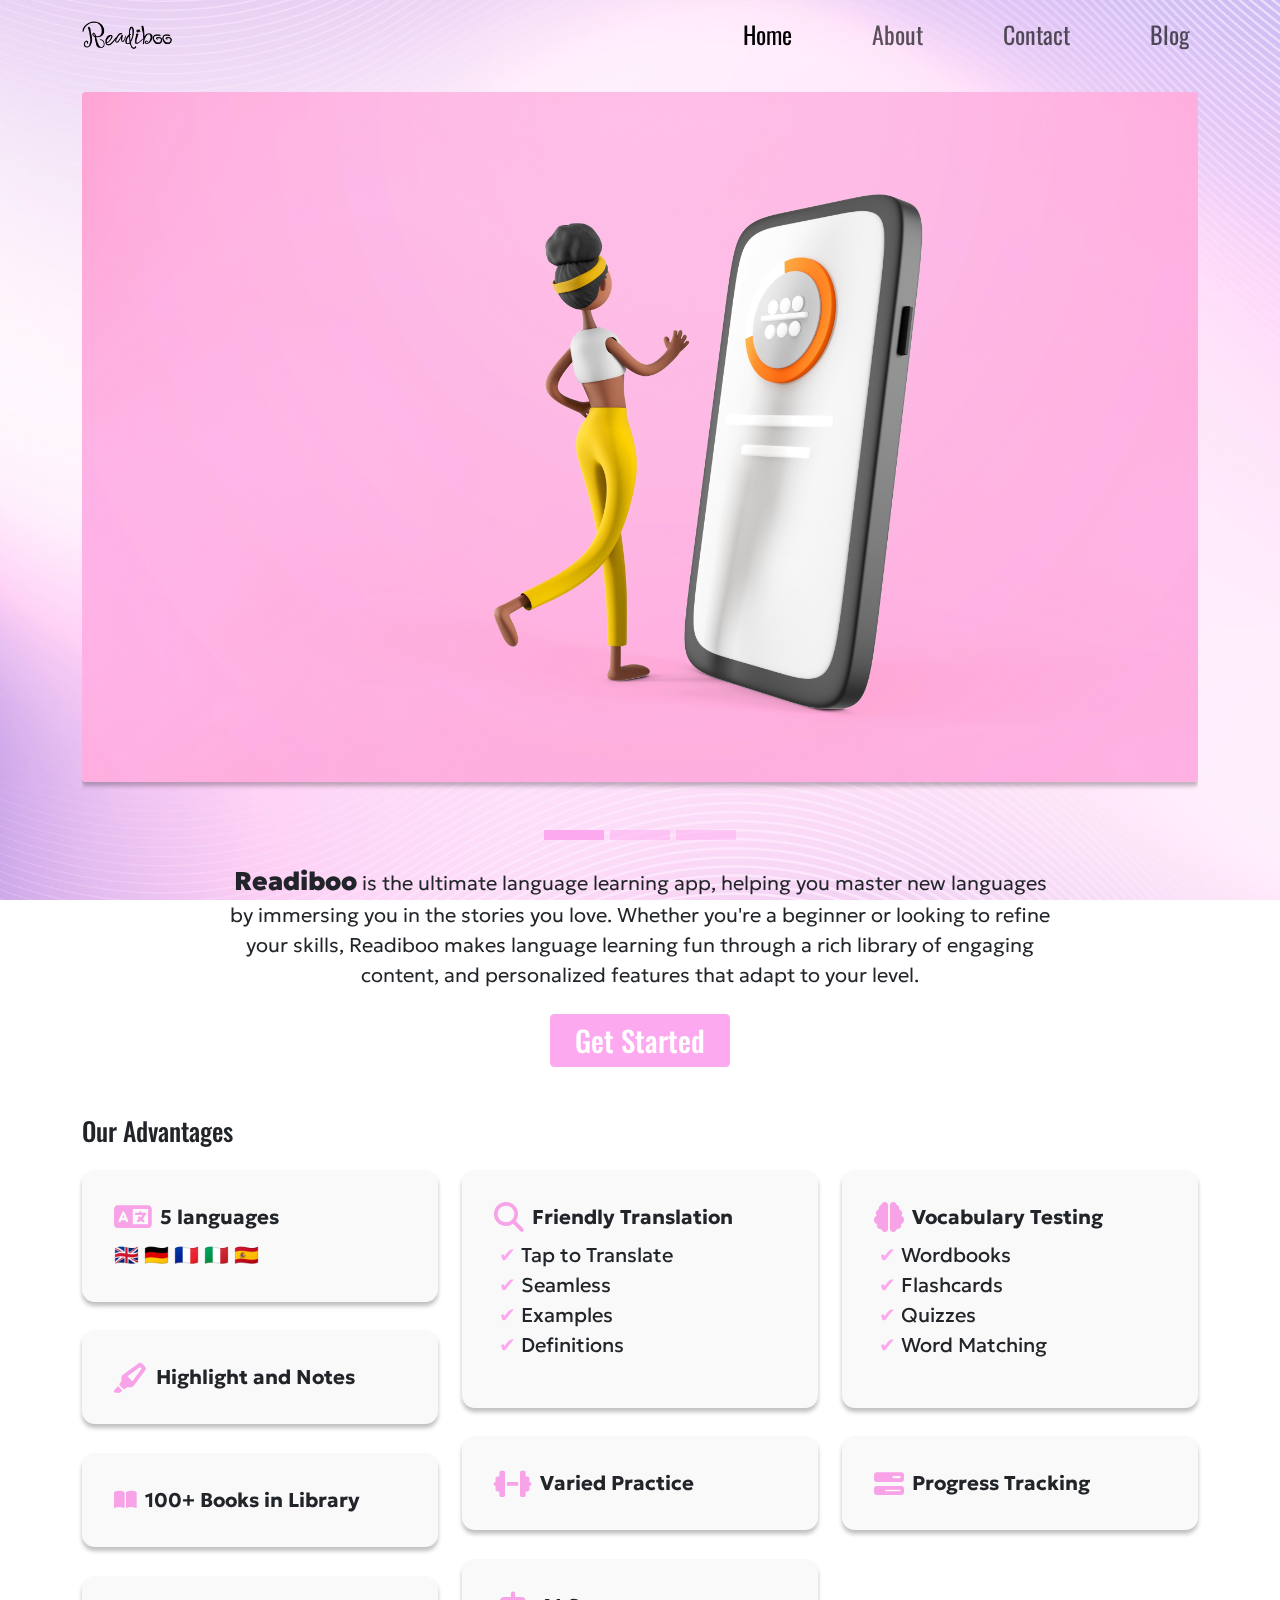
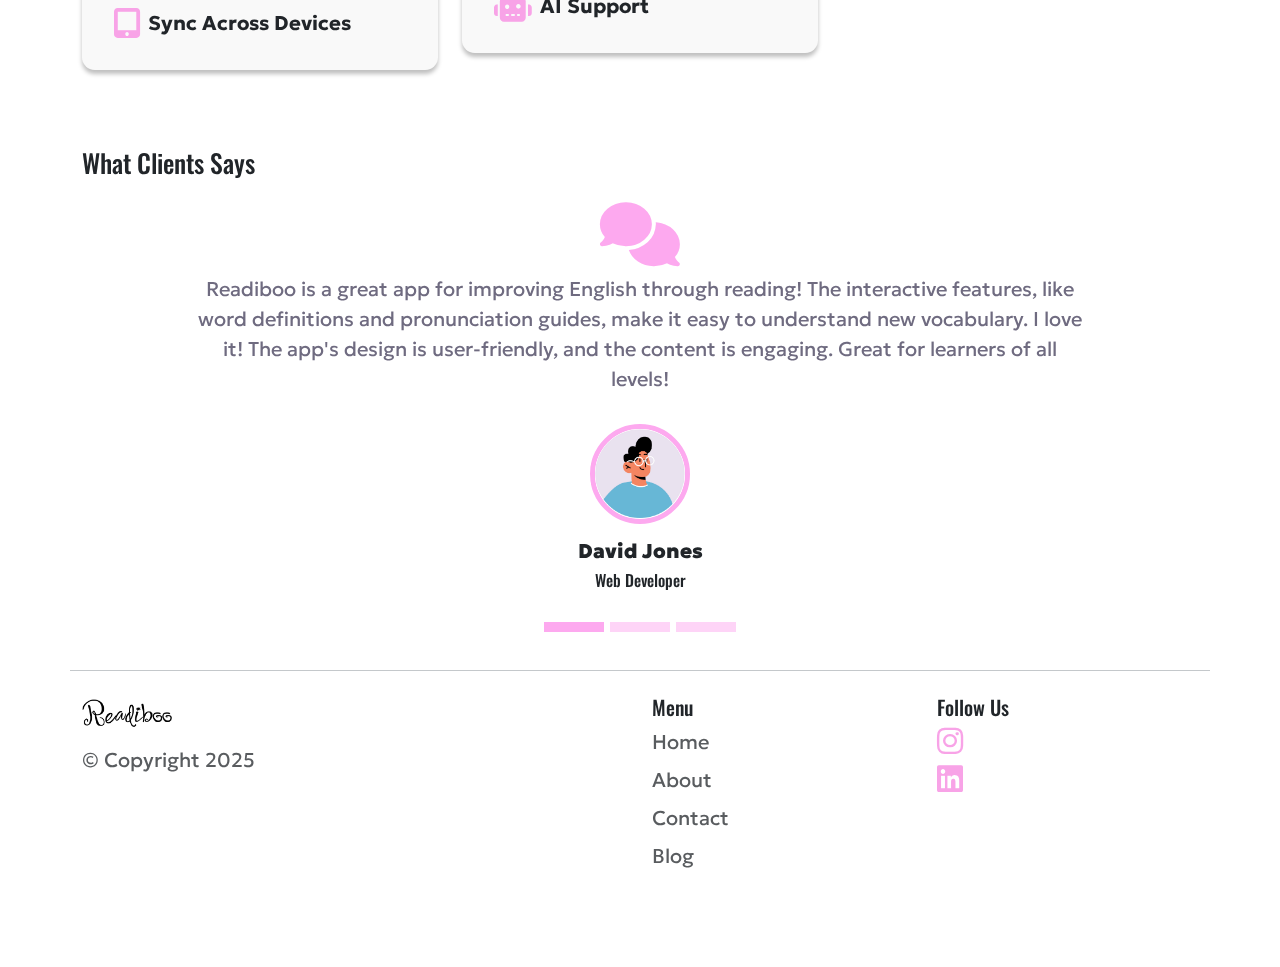
==== index.html @ 8a8095ed "Refactor image shadow classes to improve consistency; enhance text readability in about and contact " ====
<!DOCTYPE html>
<html lang="en">
  <head>
    <meta charset="UTF-8" />
    <meta name="viewport" content="width=device-width, initial-scale=1.0" />
    <!-- Bootstrap -->
    <link
      href="https://cdn.jsdelivr.net/npm/bootstrap@5.3.3/dist/css/bootstrap.min.css"
      rel="stylesheet"
      integrity="sha384-QWTKZyjpPEjISv5WaRU9OFeRpok6YctnYmDr5pNlyT2bRjXh0JMhjY6hW+ALEwIH"
      crossorigin="anonymous"
    />
    <!-- Font -->
    <link
      rel="stylesheet"
      href="https://cdnjs.cloudflare.com/ajax/libs/font-awesome/6.5.1/css/all.min.css"
    />
    <!-- Google Font -->
    <link rel="preconnect" href="https://fonts.googleapis.com" />
    <link rel="preconnect" href="https://fonts.gstatic.com" crossorigin />
    <link
      href="https://fonts.googleapis.com/css2?family=Geologica:wght@100..900&family=Oswald:wght@200..700&display=swap"
      rel="stylesheet"
    />
    <!-- CSS -->
    <link rel="stylesheet" href="./css/main.css" />
    <link
      rel="stylesheet"
      href="https://cdnjs.cloudflare.com/ajax/libs/animate.css/4.1.1/animate.min.css"
    />

    <title>Readiboo</title>
  </head>
  <body>
    <!-- header -->
    <header class="container" role="banner" aria-label="Main site navigation">
      <nav class="navbar navbar-expand-lg">
        <div class="container-fluid px-0">
          <a href="#main-content" class="skiplink">Skip to main content</a>
          <a class="navbar-brand" href="/"
            ><img id="logo" src="./images/logo.png" alt="Rediboo logo"
          /></a>

          <button
            class="navbar-toggler border-dark-subtle"
            type="button"
            data-bs-toggle="collapse"
            data-bs-target="#navbarSupportedContent"
            aria-controls="navbarSupportedContent"
            aria-expanded="false"
            aria-label="Toggle navigation"
          >
            <span class="navbar-toggler-icon"></span>
          </button>

          <div class="collapse navbar-collapse" id="navbarSupportedContent">
            <ul class="navbar-nav ms-auto mb-2 mb-lg-0 text-center">
              <li class="nav-item">
                <a class="nav-link active" href="index.html">Home</a>
              </li>
              <li class="nav-item">
                <a class="nav-link" href="about.html">About</a>
              </li>
              <li class="nav-item">
                <a class="nav-link" aria-current="page" href="contact.html"
                  >Contact</a
                >
              </li>
              <li
                class="nav-item animate__animated animate__pulse animate__infinite"
              >
                <a
                  class="nav-link"
                  href="https://shermanecho.vercel.app/"
                  target="_blank"
                  >Blog</a
                >
              </li>
            </ul>
          </div>
        </div>
      </nav>
    </header>

    <main id="main-content" role="main" aria-label="Main content">
      <!-- Banner -->
      <section class="py-4">
        <div class="container text-center">
          <div
            id="carousel-banner"
            class="carousel slide"
            data-bs-ride="carousel"
            aria-label="Feature banners"
          >
            <div class="carousel-indicators">
              <button
                type="button"
                data-bs-target="#carousel-banner"
                data-bs-slide-to="0"
                class="active"
                aria-current="true"
                aria-label="Slide 1"
              ></button>
              <button
                type="button"
                data-bs-target="#carousel-banner"
                data-bs-slide-to="1"
                aria-label="Slide 2"
              ></button>
              <button
                type="button"
                data-bs-target="#carousel-banner"
                data-bs-slide-to="2"
                aria-label="Slide 3"
              ></button>
            </div>
            <div class="carousel-inner">
              <div class="carousel-item active">
                <img
                  src="./images/banner1.jpg"
                  srcset="
                    ./images/banner1-s.jpg  600w,
                    ./images/banner1.jpg   1200w
                  "
                  sizes="(max-width: 768px) 100vw, 1200px"
                  class="rounded-1 bottom-shadow mb-4"
                  alt="Readiboo feature image"
                />
              </div>
              <div class="carousel-item">
                <img
                  src="./images/banner1.jpg"
                  srcset="
                    ./images/banner1-s.jpg  600w,
                    ./images/banner1.jpg   1200w
                  "
                  sizes="(max-width: 768px) 100vw, 1200px"
                  class="rounded-1 bottom-shadow mb-4"
                  alt="Readiboo feature image"
                />
              </div>
              <div class="carousel-item">
                <img
                  src="./images/banner1.jpg"
                  srcset="
                    ./images/banner1-s.jpg  600w,
                    ./images/banner1.jpg   1200w
                  "
                  sizes="(max-width: 768px) 100vw, 1200px"
                  class="rounded-1 bottom-shadow mb-4"
                  alt="Readiboo feature image"
                />
              </div>
            </div>
          </div>
          <div class="row justify-content-center">
            <div class="col-12 col-md-10 col-lg-9 text-center">
              <p id="app-description" class="lead mt-5 mb-3 py-md-2">
                <span>Readiboo</span> is the ultimate language learning app,
                helping you master new languages by immersing you in the stories
                you love. Whether you're a beginner or looking to refine your
                skills, Readiboo makes language learning fun through a rich
                library of engaging content, and personalized features that
                adapt to your level.
              </p>
            </div>
          </div>
          <a
            id="getStartedBtn"
            href="#"
            class="btn btn-dark px-4 py-2 rounded-1 animate__animated animate__bounce btn-hover"
            ><h1>Get Started</h1></a
          >
        </div>
      </section>

      <!-- Advantages -->
      <section class="py-4" aria-labelledby="advantages-heading" role="region">
        <div class="container">
          <h2 class="mb-4">Our Advantages</h2>
          <div class="row">
            <!-- Column 1 -->
            <div class="col-sm-6 col-md-4">
              <div class="feature-box bottom-shadow">
                <div class="d-flex align-items-center mb-2">
                  <i
                    class="fa-solid fa-language fa-xl me-2"
                    style="color: #f8a3e7"
                    aria-hidden="true"
                  ></i>
                  <strong>5 languages</strong>
                </div>
                <div>🇬🇧 🇩🇪 🇫🇷 🇮🇹 🇪🇸</div>
              </div>

              <div class="feature-box bottom-shadow">
                <div class="d-flex align-items-center">
                  <i
                    class="fa-solid fa-highlighter fa-xl me-2"
                    style="color: #f8a3e7"
                    aria-hidden="true"
                  ></i>
                  <strong>Highlight and Notes</strong>
                </div>
              </div>

              <div class="feature-box bottom-shadow">
                <div class="d-flex align-items-center">
                  <i
                    class="fa-solid fa-book-open me-2"
                    style="color: #f8a3e7"
                    aria-hidden="true"
                  ></i>
                  <strong>100+ Books in Library</strong>
                </div>
              </div>

              <div class="feature-box bottom-shadow">
                <div class="d-flex align-items-center">
                  <i
                    class="fa-solid fa-tablet-screen-button fa-xl me-2"
                    style="color: #f8a3e7"
                    aria-hidden="true"
                  ></i>
                  <strong>Sync Across Devices</strong>
                </div>
              </div>
            </div>

            <!-- Column 2 -->
            <div class="col-sm-6 col-md-4">
              <div class="feature-box bottom-shadow">
                <div class="d-flex align-items-center mb-2">
                  <i
                    class="fa-solid fa-magnifying-glass fa-xl me-2"
                    style="color: #f8a3e7"
                    aria-hidden="true"
                  ></i>
                  <strong>Friendly Translation</strong>
                </div>
                <ul class="checklist">
                  <li>Tap to Translate</li>
                  <li>Seamless</li>
                  <li>Examples</li>
                  <li>Definitions</li>
                </ul>
              </div>

              <div class="feature-box bottom-shadow">
                <div class="d-flex align-items-center">
                  <i
                    class="fa-solid fa-dumbbell fa-xl me-2"
                    style="color: #f8a3e7"
                    aria-hidden="true"
                  ></i>
                  <strong>Varied Practice</strong>
                </div>
              </div>

              <div class="feature-box bottom-shadow">
                <div class="d-flex align-items-center">
                  <i
                    class="fa-solid fa-robot fa-xl me-2"
                    style="color: #f8a3e7"
                    aria-hidden="true"
                  ></i>
                  <strong>AI Support</strong>
                </div>
              </div>
            </div>

            <!-- Column 3 -->
            <div class="col-sm-12 col-md-4">
              <div class="feature-box bottom-shadow">
                <div class="d-flex align-items-center mb-2">
                  <i
                    class="fa-solid fa-brain fa-xl me-2"
                    style="color: #f8a3e7"
                    aria-hidden="true"
                  ></i>
                  <strong>Vocabulary Testing</strong>
                </div>
                <ul class="checklist">
                  <li>Wordbooks</li>
                  <li>Flashcards</li>
                  <li>Quizzes</li>
                  <li>Word Matching</li>
                </ul>
              </div>

              <div class="feature-box bottom-shadow">
                <div class="d-flex align-items-center">
                  <i
                    class="fa-solid fa-bars-progress fa-xl me-2"
                    style="color: #f8a3e7"
                    aria-hidden="true"
                  ></i>
                  <strong>Progress Tracking</strong>
                </div>
              </div>
            </div>
          </div>
        </div>
      </section>

      <!-- Feedback -->
      <section class="py-4" aria-labelledby="feedback-heading" role="region">
        <div class="container">
          <h2 class="mb-4">What Clients Says</h2>
          <div class="row">
            <div class="col-sm-12">
              <div
                class="carousel slide"
                data-bs-ride="true"
                id="carouselFeedbackIndicators"
              >
                <div class="carousel-indicators">
                  <button
                    aria-label="Slide 1"
                    class="active"
                    data-bs-slide-to="0"
                    data-bs-target="#carouselFeedbackIndicators"
                    type="button"
                  ></button>
                  <button
                    aria-label="Slide 2"
                    data-bs-slide-to="1"
                    data-bs-target="#carouselFeedbackIndicators"
                    type="button"
                  ></button>
                  <button
                    aria-label="Slide 3"
                    data-bs-slide-to="2"
                    data-bs-target="#carouselFeedbackIndicators"
                    type="button"
                  ></button>
                </div>

                <div class="carousel-inner">
                  <div class="carousel-item active">
                    <div class="icon-area mb-2">
                      <i class="fa fa-comments"></i>
                    </div>
                    <div class="content text-center">
                      <p>
                        Readiboo is a great app for improving English through
                        reading! The interactive features, like word definitions
                        and pronunciation guides, make it easy to understand new
                        vocabulary. I love it! The app's design is
                        user-friendly, and the content is engaging. Great for
                        learners of all levels!
                      </p>
                      <div class="person">
                        <img
                          alt=""
                          src="./images/feedback-1.jpg"
                          alt="Portrait of David Jones, Web Developer"
                        />
                      </div>
                      <h5>David Jones</h5>
                      <h6>Web Developer</h6>
                    </div>
                  </div>

                  <div class="carousel-item">
                    <div class="icon-area mb-2">
                      <i class="fa fa-comments"></i>
                    </div>
                    <div class="content text-center">
                      <p>
                        Readiboo makes learning English so much more engaging! I
                        love how I can highlight text and instantly get
                        translations or AI explanations. It feels like having a
                        personal tutor while I read. The interactive features —
                        such as instant word definitions, pronunciation guides,
                        and personalized vocabulary lists — make it easy to
                        understand and retain new words.
                      </p>
                      <div class="person">
                        <img
                          alt="Portrait of Martin Thomas, Graphics Designer"
                          src="./images/feedback-2.jpg"
                        />
                      </div>
                      <h5>Martin Thomas</h5>
                      <h6>Graphics Designer</h6>
                    </div>
                  </div>

                  <div class="carousel-item">
                    <div class="icon-area mb-2">
                      <i class="fa fa-comments"></i>
                    </div>
                    <div class="content text-center">
                      <p>
                        Readiboo has totally changed the way I read in English.
                        The notes and progress tracking help me stay motivated,
                        and the built-in dictionary is super helpful when I get
                        stuck on a word. I can easily highlight text and add
                        notes, which helps me remember important points. I
                        highly recommend it to anyone looking to improve their
                        English skills!
                      </p>

                      <div class="person">
                        <img
                          alt="Portrait of Tina Mao, Backend Developer"
                          src="./images/feedback-3.jpg"
                        />
                      </div>
                      <h5>Tina Mao</h5>
                      <h6>Backend Developer</h6>
                    </div>
                  </div>
                </div>
              </div>
            </div>
          </div>
        </div>
      </section>
    </main>

    <!-- Footer -->
    <div class="container" role="contentinfo" aria-label="Site footer">
      <footer
        class="row row-cols-1 row-cols-sm-2 row-cols-md-4 py-4 my-5 border-top border-secondary-subtle"
      >
        <div class="col">
          <a
            href="/"
            class="d-flex align-items-center mb-3 link-body-emphasis text-decoration-none"
            aria-label="Bootstrap"
          >
            <img id="logo" src="./images/logo.png" alt="Rediboo logo" />
          </a>
          <p class="text-body-secondary">&copy; Copyright 2025</p>
        </div>

        <div class="col mb-3"></div>

        <div class="col mb-3">
          <h4>Menu</h4>
          <ul class="nav flex-column">
            <li class="nav-item mb-2">
              <a href="index.html" class="nav-link p-0 text-body-secondary"
                >Home</a
              >
            </li>
            <li class="nav-item mb-2">
              <a href="about.html" class="nav-link p-0 text-body-secondary"
                >About</a
              >
            </li>
            <li class="nav-item mb-2">
              <a href="contact.html" class="nav-link p-0 text-body-secondary"
                >Contact</a
              >
            </li>
            <li class="nav-item mb-2">
              <a
                href="https://shermanecho.vercel.app/"
                target="_blank"
                class="nav-link p-0 text-body-secondary"
                >Blog</a
              >
            </li>
          </ul>
        </div>

        <div class="col mb-3">
          <h4>Follow Us</h4>
          <ul class="nav flex-column">
            <li class="nav-item mb-2">
              <a
                class="text-body-secondary"
                href="https://www.instagram.com/shermanliu2048/"
                target="_blank"
                aria-label="Instagram"
                ><i
                  class="fa-brands fa-instagram fa-xl"
                  style="color: #f8a3e7"
                ></i
              ></a>
            </li>
            <li class="nav-item mb-2">
              <a
                class="text-body-secondary"
                href="https://learning.linkedin.com/"
                target="_blank"
                aria-label="Facebook"
                ><i
                  class="fa-brands fa-linkedin fa-xl"
                  style="color: #f8a3e7"
                ></i
              ></a>
            </li>
          </ul>
        </div>
      </footer>
    </div>

    <!-- Script -->
    <script
      src="https://cdn.jsdelivr.net/npm/bootstrap@5.3.3/dist/js/bootstrap.bundle.min.js"
      integrity="sha384-YvpcrYf0tY3lHB60NNkmXc5s9fDVZLESaAA55NDzOxhy9GkcIdslK1eN7N6jIeHz"
      crossorigin="anonymous"
    ></script>
    <script src="./js/main.js"></script>
  </body>
</html>
---- css/main.css ----
:root {
  --bs-primary: #fda9ef;
  --bs-primary-rgb: 253, 169, 239;
  --feature-white: #f9f9f9;
  --icon-pink: #fda9ef;
  --feedback-gray: #6f6b80;
}

.btn-dark {
  --bs-btn-bg: var(--bs-primary);
  --bs-btn-border-color: var(--bs-primary);
  --bs-btn-hover-bg: var(--bs-primary);
  --bs-btn-hover-border-color: var(--bs-primary);
  --bs-btn-active-bg: var(--bs-secondary);
  --bs-btn-active-border-color: var(--bs-primary);
}

body {
  font-family: "Geologica", sans-serif;
  font-size: 16px;
}

/* Body background */
body::before {
  content: "";
  position: fixed;
  top: 0;
  left: 0;
  width: 100%;
  height: 100%;
  background-image: url("../images/bg-s.jpg");
  background-size: cover;
  background-position: center;
  background-repeat: no-repeat;
  opacity: 0.8;
  z-index: -1;
}

/* Default font and size */
h1,
h2,
h3,
h4,
h4,
h6,
nav ul li a {
  font-family: "Oswald", sans-serif;
  font-optical-sizing: auto;
  font-style: normal;
}

h1 {
  font-size: 1.5rem;
}

h2 {
  font-size: 1.4rem;
}

h3 {
  font-size: 1.25rem;
}

h4 {
  font-size: 1.125rem;
}

nav .nav-link {
  font-size: 1.375rem;
}

main img {
  width: 100%;
  max-height: 690px;
  object-fit: cover;
  display: block;
  margin-left: auto;
  margin-right: auto;
}

.btn-hover:hover {
  animation-name: pulse;
  animation-duration: 0.6s;
  animation-fill-mode: both;
}

.bottom-shadow {
  box-shadow: 0 4px 4px rgba(0, 0, 0, 0.25);
}

/* Logo */
#logo {
  width: 90px;
}

/* Skip link */
.skiplink {
  position: absolute;
  top: -40px;
  left: 0;
}

.skiplink:focus {
  top: 0;
  background-color: var(--bs-primary);
  color: #fff;
  padding: 15px;
}

/* index.html */
/* #app-description {
  font-size: 1.25rem;
  width: 90%;
  margin: auto;
} */

p span {
  font-weight: 900;
  font-size: 1.3rem;
}

#getStartedBtn h1 {
  margin-bottom: 0;
}

/* Advantages */
.feature-box {
  background-color: var(--feature-white);
  border-radius: 0.8rem;
  padding: 1rem;
  margin-bottom: 1rem;
}

.checklist {
  list-style: none;
  padding-left: 0;
}

.checklist li::before {
  content: "✔";
  margin: 0.3rem;
  color: var(--icon-pink);
}

/* Feedback */

.icon-area {
  text-align: center;
}

.icon-area i {
  color: var(--icon-pink);
  font-size: 3rem;
}

.content p {
  color: var(--feedback-gray);
  width: 80%;
  margin: auto;
}

.person {
  width: 100px;
  height: 100px;
  display: block;
  margin: auto;
  border-radius: 50%;
  overflow: hidden;
  border: 5px solid var(--icon-pink);
  margin-top: 30px;
}

.content h5 {
  font-weight: 900;
  margin-top: 15px;
}

.carousel-indicators {
  bottom: -60px;
}

.carousel-indicators [data-bs-target] {
  width: 60px;
  height: 10px;
  background-color: var(--icon-pink);
}

/* about.html */

/* contact.html */
#submitBtn h3 {
  margin-bottom: 0;
}

@media screen and (min-width: 992px) {
  body {
    font-size: 18px;
  }

  nav ul {
    gap: 4rem;
  }

  p span {
    font-weight: 900;
    font-size: 1.4rem;
  }

  .feature-box {
    padding: 1.2rem;
  }
}

@media screen and (min-width: 1200px) {
  body {
    font-size: 20px;
  }

  body::before {
    background-image: url("../images/bg.jpg");
  }

  h1 {
    font-size: 1.8rem;
  }

  h2 {
    font-size: 1.6rem;
  }

  h3 {
    font-size: 1.4rem;
  }

  h4 {
    font-size: 1.25rem;
  }

  /* index.html */
  nav .nav-link {
    font-size: 1.5rem;
  }

  p span {
    font-weight: 900;
    font-size: 1.6rem;
  }

  .icon-area i {
    font-size: 4rem;
  }

  .feature-box {
    padding: 2rem;
    margin-bottom: 1.8rem;
  }
}
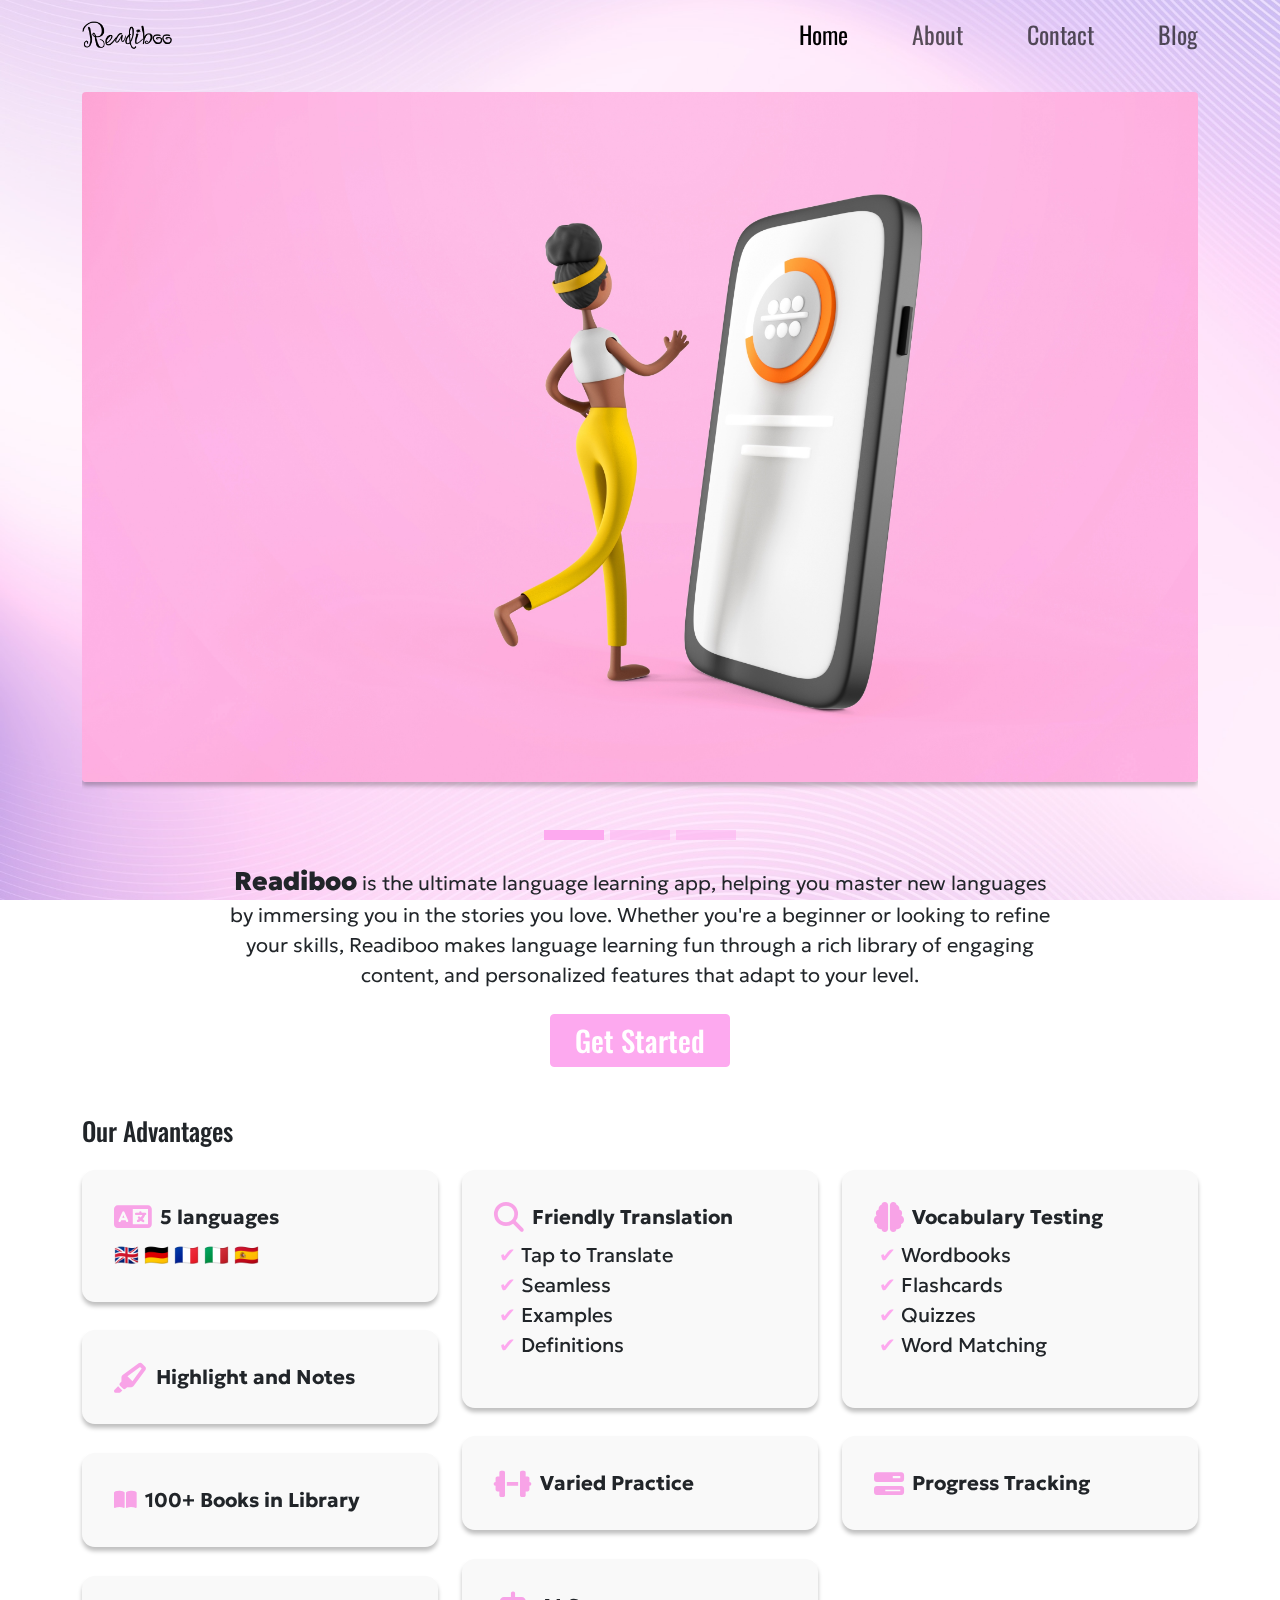
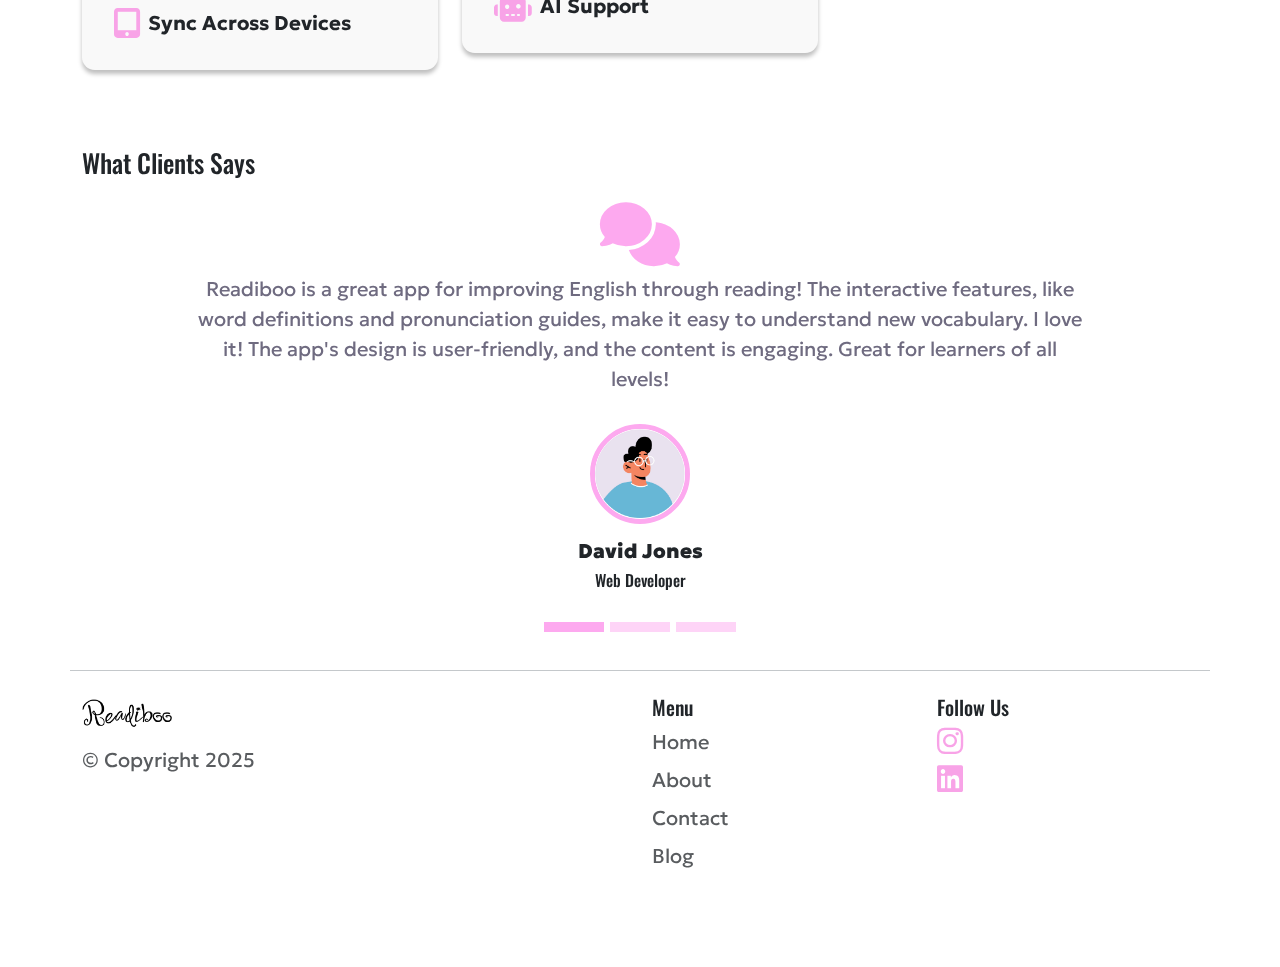
==== commit 5ead33a3: "Refactor navigation links for improved consistency; remove unused app description styling in index.h" ====
--- a/index.html
+++ b/index.html
@@ -56,13 +56,13 @@
           <div class="collapse navbar-collapse" id="navbarSupportedContent">
             <ul class="navbar-nav ms-auto mb-2 mb-lg-0 text-center">
               <li class="nav-item">
-                <a class="nav-link active" href="index.html">Home</a>
+                <a class="nav-link active px-0" href="index.html">Home</a>
               </li>
               <li class="nav-item">
-                <a class="nav-link" href="about.html">About</a>
+                <a class="nav-link px-0" href="about.html">About</a>
               </li>
               <li class="nav-item">
-                <a class="nav-link" aria-current="page" href="contact.html"
+                <a class="nav-link px-0" aria-current="page" href="contact.html"
                   >Contact</a
                 >
               </li>
@@ -70,7 +70,7 @@
                 class="nav-item animate__animated animate__pulse animate__infinite"
               >
                 <a
-                  class="nav-link"
+                  class="nav-link px-0"
                   href="https://shermanecho.vercel.app/"
                   target="_blank"
                   >Blog</a
@@ -155,7 +155,7 @@
           </div>
           <div class="row justify-content-center">
             <div class="col-12 col-md-10 col-lg-9 text-center">
-              <p id="app-description" class="lead mt-5 mb-3 py-md-2">
+              <p class="lead mt-5 mb-3 py-md-2">
                 <span>Readiboo</span> is the ultimate language learning app,
                 helping you master new languages by immersing you in the stories
                 you love. Whether you're a beginner or looking to refine your
--- a/css/main.css
+++ b/css/main.css
@@ -108,11 +108,6 @@
 }
 
 /* index.html */
-/* #app-description {
-  font-size: 1.25rem;
-  width: 90%;
-  margin: auto;
-} */
 
 p span {
   font-weight: 900;
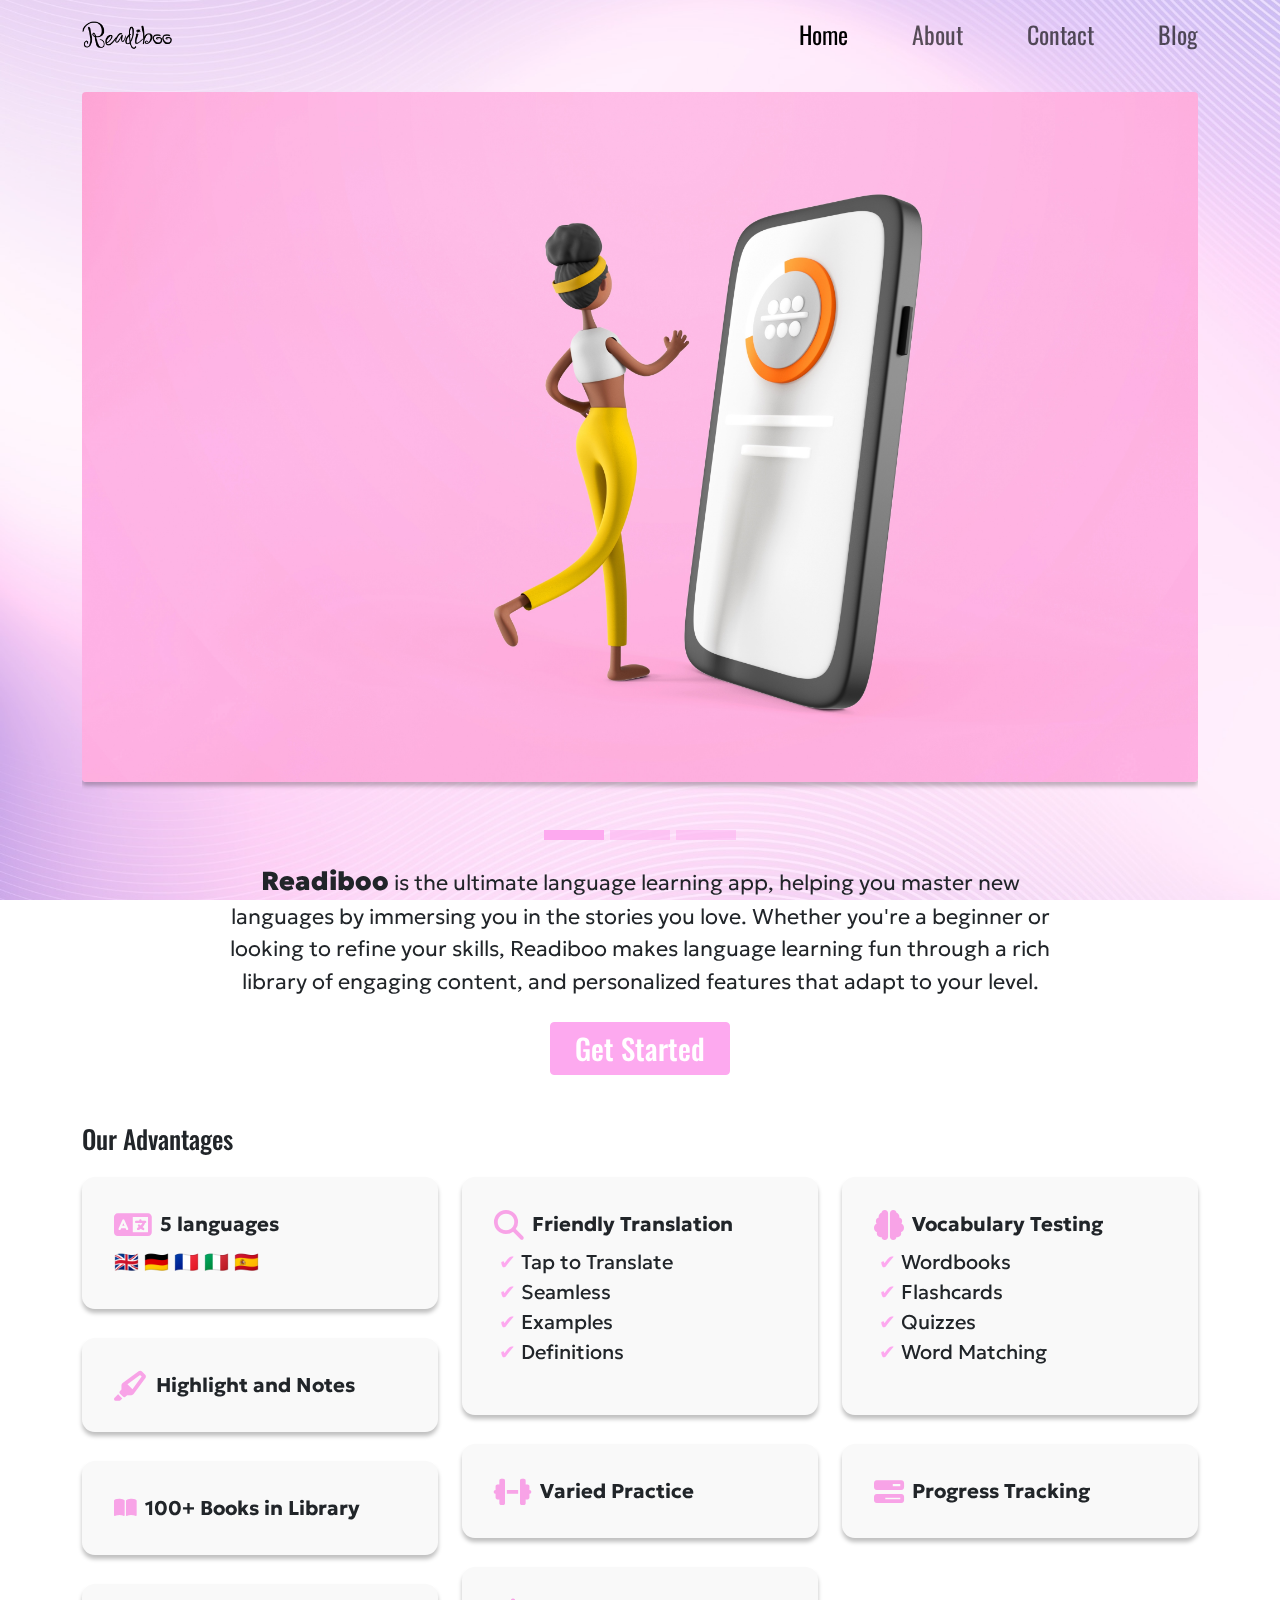
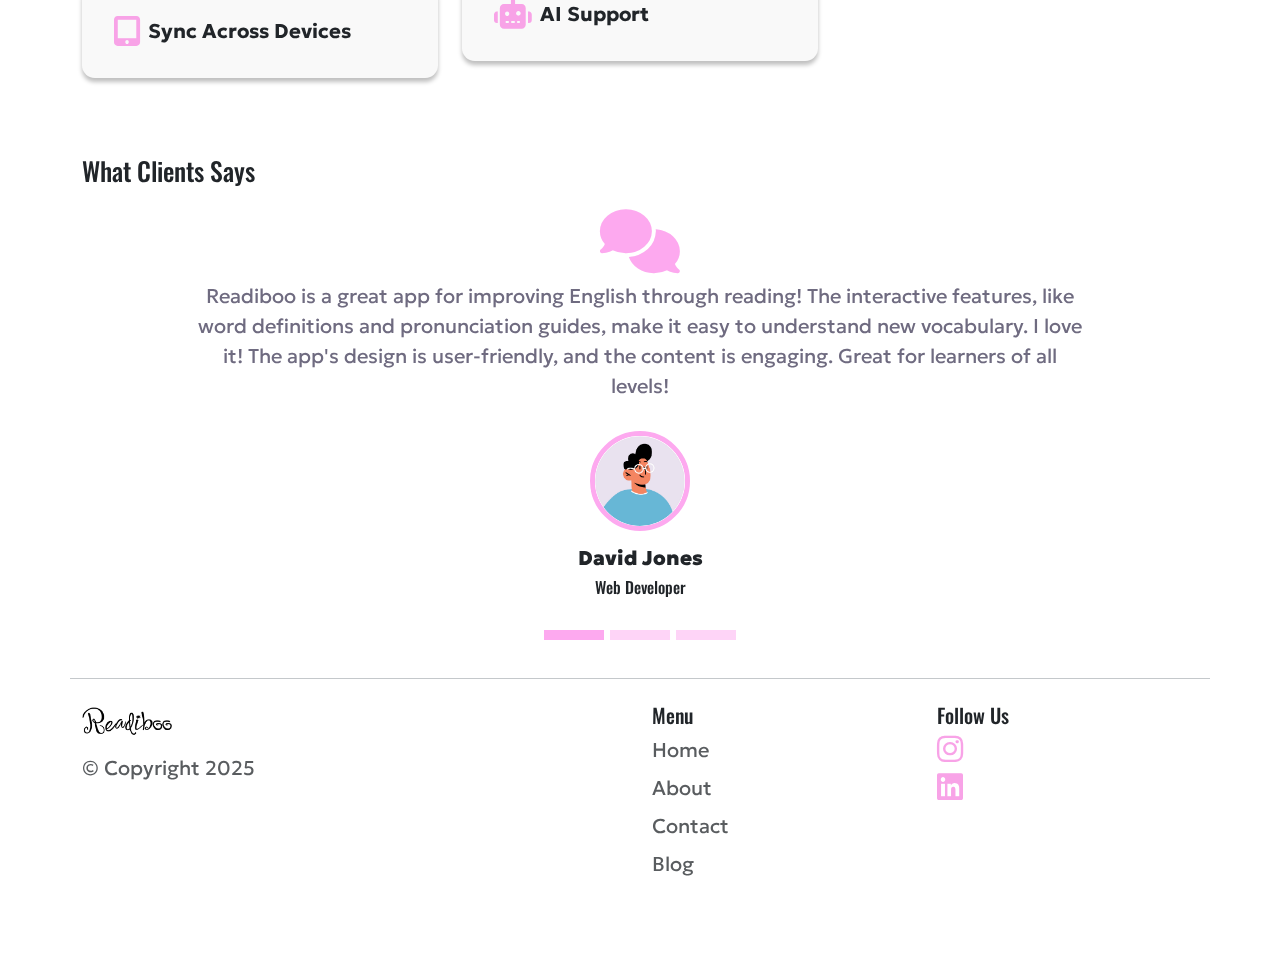
==== commit 319fdf7f: "Refactor text styling for improved readability; add headline class to paragraphs in about, contact, " ====
--- a/index.html
+++ b/index.html
@@ -155,7 +155,7 @@
           </div>
           <div class="row justify-content-center">
             <div class="col-12 col-md-10 col-lg-9 text-center">
-              <p class="lead mt-5 mb-3 py-md-2">
+              <p class="lead mt-5 mb-3 py-md-2 headline">
                 <span>Readiboo</span> is the ultimate language learning app,
                 helping you master new languages by immersing you in the stories
                 you love. Whether you're a beginner or looking to refine your
--- a/css/main.css
+++ b/css/main.css
@@ -107,12 +107,16 @@
   padding: 15px;
 }
 
-/* index.html */
+.headline {
+  font-size: 1.15rem;
+}
 
 p span {
   font-weight: 900;
   font-size: 1.3rem;
 }
+
+/* index.html */
 
 #getStartedBtn h1 {
   margin-bottom: 0;
@@ -196,6 +200,10 @@
     gap: 4rem;
   }
 
+  .headline {
+    font-size: 1.25rem;
+  }
+
   p span {
     font-weight: 900;
     font-size: 1.4rem;
@@ -231,6 +239,10 @@
     font-size: 1.25rem;
   }
 
+  .headline {
+    font-size: 1.35rem;
+  }
+
   /* index.html */
   nav .nav-link {
     font-size: 1.5rem;
@@ -238,7 +250,7 @@
 
   p span {
     font-weight: 900;
-    font-size: 1.6rem;
+    font-size: 1.625rem;
   }
 
   .icon-area i {
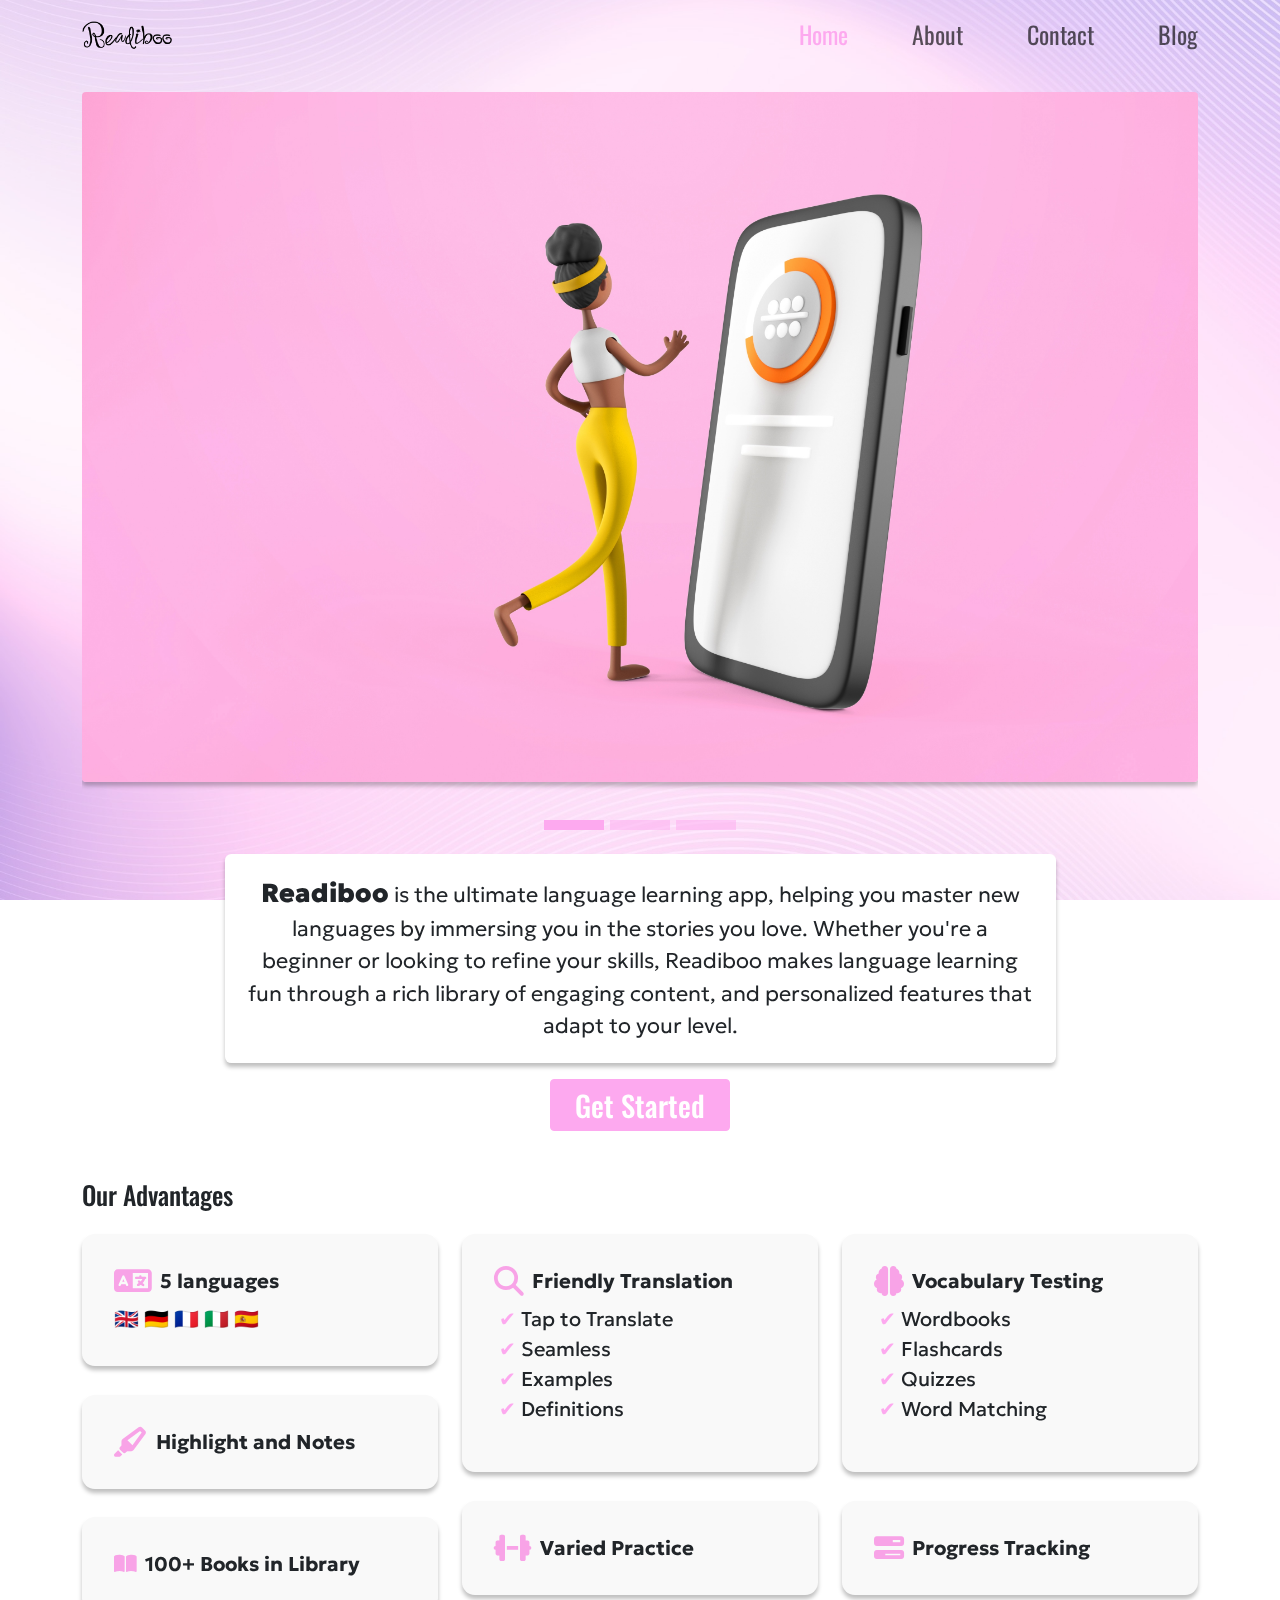
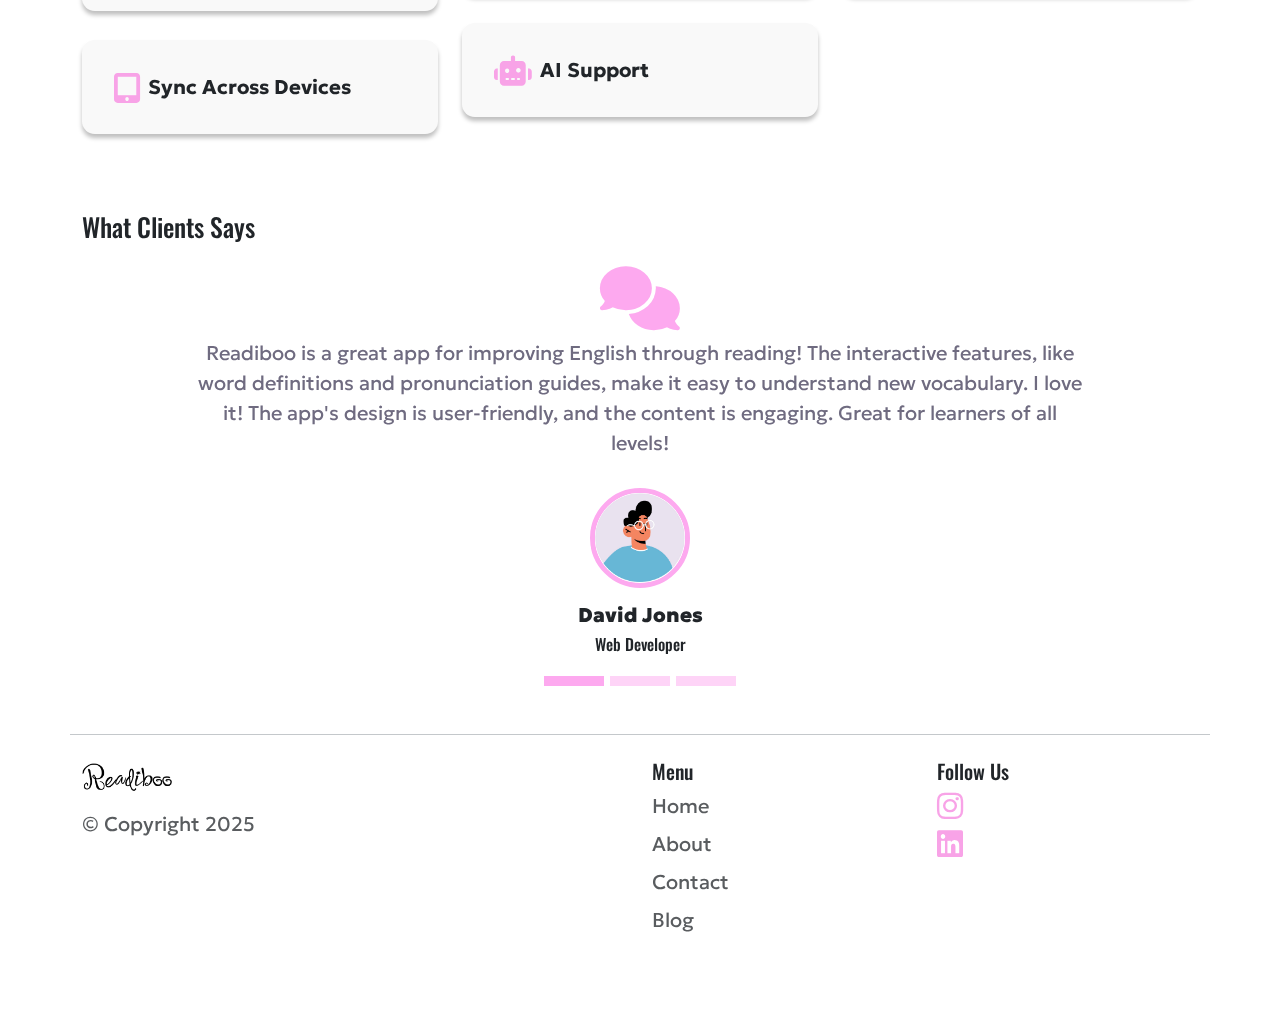
==== commit fa40b12f: "Refactor headline classes to improve consistency and readability; update styles in main.css and adju" ====
--- a/index.html
+++ b/index.html
@@ -155,7 +155,7 @@
           </div>
           <div class="row justify-content-center">
             <div class="col-12 col-md-10 col-lg-9 text-center">
-              <p class="lead mt-5 mb-3 py-md-2 headline">
+              <p class="lead mt-5 headline-box bottom-shadow">
                 <span>Readiboo</span> is the ultimate language learning app,
                 helping you master new languages by immersing you in the stories
                 you love. Whether you're a beginner or looking to refine your
@@ -190,7 +190,7 @@
                   ></i>
                   <strong>5 languages</strong>
                 </div>
-                <div>🇬🇧 🇩🇪 🇫🇷 🇮🇹 🇪🇸</div>
+                <div class="">🇬🇧 🇩🇪 🇫🇷 🇮🇹 🇪🇸</div>
               </div>
 
               <div class="feature-box bottom-shadow">
--- a/css/main.css
+++ b/css/main.css
@@ -1,9 +1,14 @@
 :root {
   --bs-primary: #fda9ef;
   --bs-primary-rgb: 253, 169, 239;
+  --bg-white: #ffffff;
   --feature-white: #f9f9f9;
   --icon-pink: #fda9ef;
   --feedback-gray: #6f6b80;
+}
+
+.navbar {
+  --bs-navbar-active-color: var(--bs-primary);
 }
 
 .btn-dark {
@@ -107,8 +112,12 @@
   padding: 15px;
 }
 
-.headline {
+.headline-box {
+  background-color: var(--bg-white);
   font-size: 1.15rem;
+  border-radius: 0.4rem;
+  padding: 1rem;
+  margin-bottom: 1rem;
 }
 
 p span {
@@ -175,7 +184,7 @@
 }
 
 .carousel-indicators {
-  bottom: -60px;
+  bottom: -50px;
 }
 
 .carousel-indicators [data-bs-target] {
@@ -200,7 +209,8 @@
     gap: 4rem;
   }
 
-  .headline {
+  .headline-box {
+    padding: 1.15rem;
     font-size: 1.25rem;
   }
 
@@ -239,7 +249,8 @@
     font-size: 1.25rem;
   }
 
-  .headline {
+  .headline-box {
+    padding: 1.25rem;
     font-size: 1.35rem;
   }
 
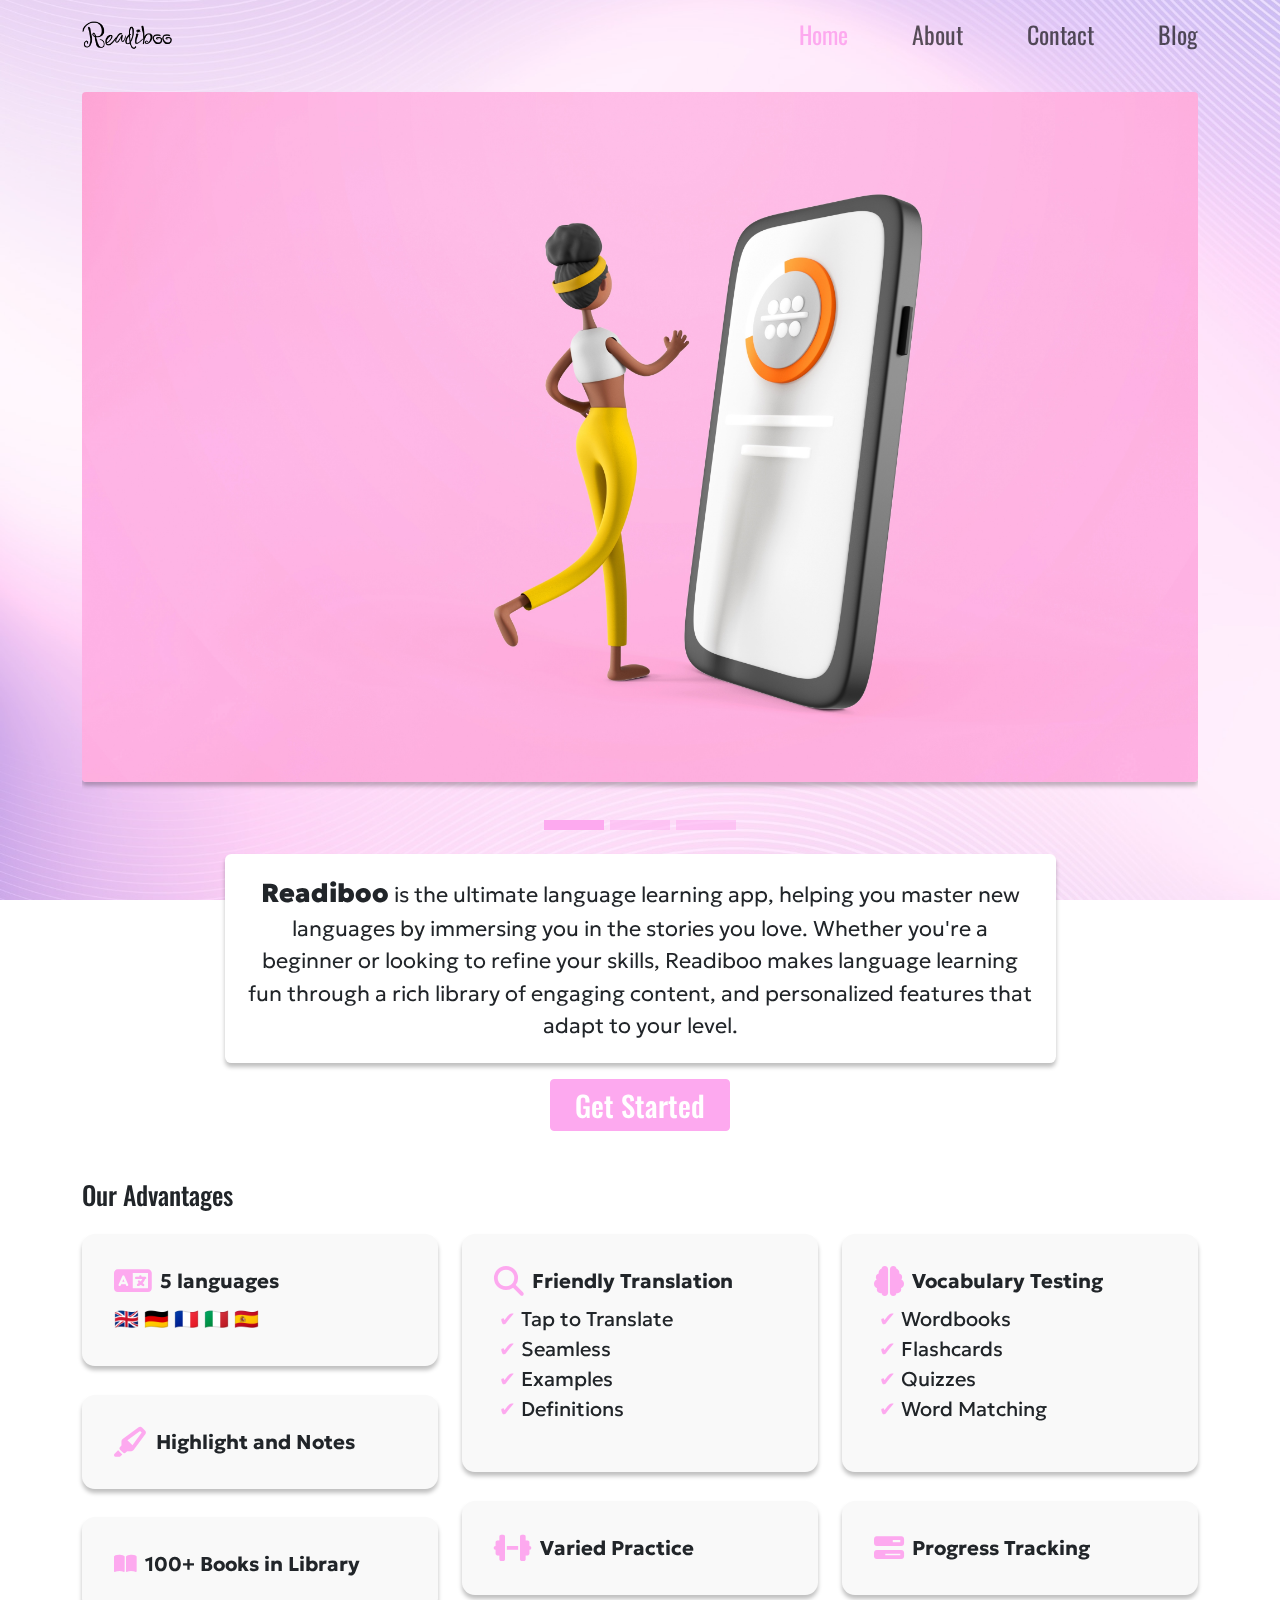
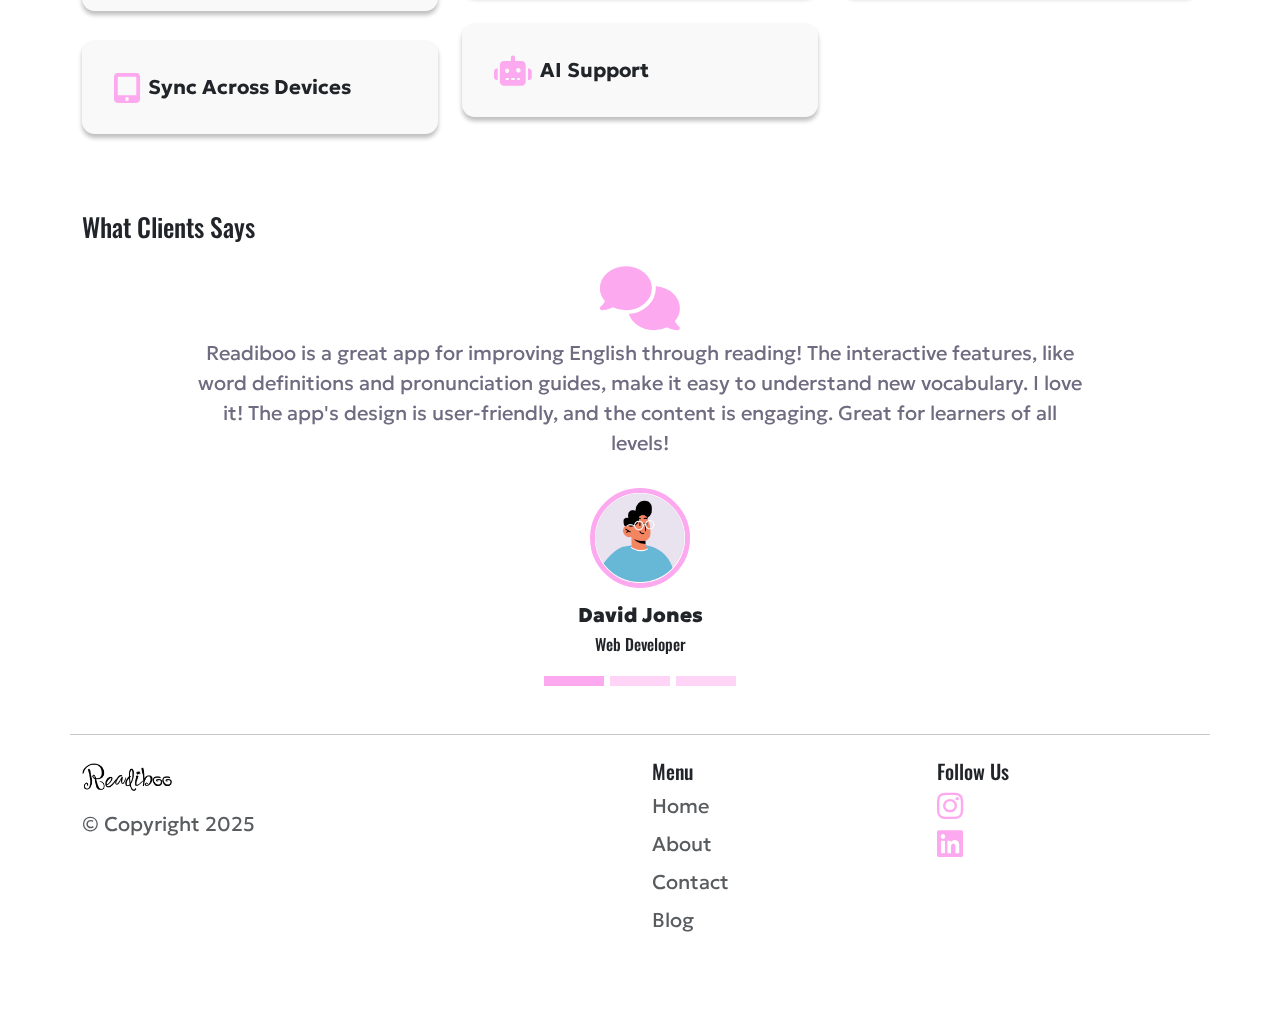
==== commit 1cc177ac: "Refactor HTML structure for consistency; update meta tags and link elements in about, contact, and i" ====
--- a/index.html
+++ b/index.html
@@ -33,12 +33,12 @@
   </head>
   <body>
     <!-- header -->
-    <header class="container" role="banner" aria-label="Main site navigation">
+    <header class="container" aria-label="Main site navigation">
       <nav class="navbar navbar-expand-lg">
         <div class="container-fluid px-0">
           <a href="#main-content" class="skiplink">Skip to main content</a>
           <a class="navbar-brand" href="/"
-            ><img id="logo" src="./images/logo.png" alt="Rediboo logo"
+            ><img id="header-logo" src="./images/logo.png" alt="Rediboo logo"
           /></a>
 
           <button
@@ -82,7 +82,7 @@
       </nav>
     </header>
 
-    <main id="main-content" role="main" aria-label="Main content">
+    <main id="main-content" aria-label="Main content">
       <!-- Banner -->
       <section class="py-4">
         <div class="container text-center">
@@ -90,7 +90,6 @@
             id="carousel-banner"
             class="carousel slide"
             data-bs-ride="carousel"
-            aria-label="Feature banners"
           >
             <div class="carousel-indicators">
               <button
@@ -175,9 +174,9 @@
       </section>
 
       <!-- Advantages -->
-      <section class="py-4" aria-labelledby="advantages-heading" role="region">
+      <section class="py-4" aria-labelledby="advantages-heading">
         <div class="container">
-          <h2 class="mb-4">Our Advantages</h2>
+          <h2 id="advantages-heading" class="mb-4">Our Advantages</h2>
           <div class="row">
             <!-- Column 1 -->
             <div class="col-sm-6 col-md-4">
@@ -185,7 +184,6 @@
                 <div class="d-flex align-items-center mb-2">
                   <i
                     class="fa-solid fa-language fa-xl me-2"
-                    style="color: #f8a3e7"
                     aria-hidden="true"
                   ></i>
                   <strong>5 languages</strong>
@@ -197,7 +195,6 @@
                 <div class="d-flex align-items-center">
                   <i
                     class="fa-solid fa-highlighter fa-xl me-2"
-                    style="color: #f8a3e7"
                     aria-hidden="true"
                   ></i>
                   <strong>Highlight and Notes</strong>
@@ -206,11 +203,7 @@
 
               <div class="feature-box bottom-shadow">
                 <div class="d-flex align-items-center">
-                  <i
-                    class="fa-solid fa-book-open me-2"
-                    style="color: #f8a3e7"
-                    aria-hidden="true"
-                  ></i>
+                  <i class="fa-solid fa-book-open me-2" aria-hidden="true"></i>
                   <strong>100+ Books in Library</strong>
                 </div>
               </div>
@@ -219,7 +212,6 @@
                 <div class="d-flex align-items-center">
                   <i
                     class="fa-solid fa-tablet-screen-button fa-xl me-2"
-                    style="color: #f8a3e7"
                     aria-hidden="true"
                   ></i>
                   <strong>Sync Across Devices</strong>
@@ -233,7 +225,6 @@
                 <div class="d-flex align-items-center mb-2">
                   <i
                     class="fa-solid fa-magnifying-glass fa-xl me-2"
-                    style="color: #f8a3e7"
                     aria-hidden="true"
                   ></i>
                   <strong>Friendly Translation</strong>
@@ -250,7 +241,6 @@
                 <div class="d-flex align-items-center">
                   <i
                     class="fa-solid fa-dumbbell fa-xl me-2"
-                    style="color: #f8a3e7"
                     aria-hidden="true"
                   ></i>
                   <strong>Varied Practice</strong>
@@ -261,7 +251,6 @@
                 <div class="d-flex align-items-center">
                   <i
                     class="fa-solid fa-robot fa-xl me-2"
-                    style="color: #f8a3e7"
                     aria-hidden="true"
                   ></i>
                   <strong>AI Support</strong>
@@ -275,7 +264,6 @@
                 <div class="d-flex align-items-center mb-2">
                   <i
                     class="fa-solid fa-brain fa-xl me-2"
-                    style="color: #f8a3e7"
                     aria-hidden="true"
                   ></i>
                   <strong>Vocabulary Testing</strong>
@@ -292,7 +280,6 @@
                 <div class="d-flex align-items-center">
                   <i
                     class="fa-solid fa-bars-progress fa-xl me-2"
-                    style="color: #f8a3e7"
                     aria-hidden="true"
                   ></i>
                   <strong>Progress Tracking</strong>
@@ -304,9 +291,9 @@
       </section>
 
       <!-- Feedback -->
-      <section class="py-4" aria-labelledby="feedback-heading" role="region">
+      <section class="py-4" aria-labelledby="feedback-heading">
         <div class="container">
-          <h2 class="mb-4">What Clients Says</h2>
+          <h2 id="feedback-heading" class="mb-4">What Clients Says</h2>
           <div class="row">
             <div class="col-sm-12">
               <div
@@ -352,7 +339,6 @@
                       </p>
                       <div class="person">
                         <img
-                          alt=""
                           src="./images/feedback-1.jpg"
                           alt="Portrait of David Jones, Web Developer"
                         />
@@ -421,17 +407,18 @@
     </main>
 
     <!-- Footer -->
-    <div class="container" role="contentinfo" aria-label="Site footer">
+    <div class="container">
       <footer
         class="row row-cols-1 row-cols-sm-2 row-cols-md-4 py-4 my-5 border-top border-secondary-subtle"
+        aria-label="Site footer"
       >
         <div class="col">
           <a
             href="/"
             class="d-flex align-items-center mb-3 link-body-emphasis text-decoration-none"
-            aria-label="Bootstrap"
+            aria-label="Logo"
           >
-            <img id="logo" src="./images/logo.png" alt="Rediboo logo" />
+            <img id="footer-logo" src="./images/logo.png" alt="Rediboo logo" />
           </a>
           <p class="text-body-secondary">&copy; Copyright 2025</p>
         </div>
@@ -476,10 +463,7 @@
                 href="https://www.instagram.com/shermanliu2048/"
                 target="_blank"
                 aria-label="Instagram"
-                ><i
-                  class="fa-brands fa-instagram fa-xl"
-                  style="color: #f8a3e7"
-                ></i
+                ><i class="fa-brands fa-instagram fa-xl"></i
               ></a>
             </li>
             <li class="nav-item mb-2">
@@ -488,10 +472,7 @@
                 href="https://learning.linkedin.com/"
                 target="_blank"
                 aria-label="Facebook"
-                ><i
-                  class="fa-brands fa-linkedin fa-xl"
-                  style="color: #f8a3e7"
-                ></i
+                ><i class="fa-brands fa-linkedin fa-xl"></i
               ></a>
             </li>
           </ul>
--- a/css/main.css
+++ b/css/main.css
@@ -50,8 +50,6 @@
 h6,
 nav ul li a {
   font-family: "Oswald", sans-serif;
-  font-optical-sizing: auto;
-  font-style: normal;
 }
 
 h1 {
@@ -83,6 +81,10 @@
   margin-right: auto;
 }
 
+i {
+  color: var(--icon-pink);
+}
+
 .btn-hover:hover {
   animation-name: pulse;
   animation-duration: 0.6s;
@@ -94,7 +96,10 @@
 }
 
 /* Logo */
-#logo {
+#header-logo {
+  width: 90px;
+}
+#footer-logo {
   width: 90px;
 }
 
@@ -157,7 +162,6 @@
 }
 
 .icon-area i {
-  color: var(--icon-pink);
   font-size: 3rem;
 }
 
@@ -193,13 +197,6 @@
   background-color: var(--icon-pink);
 }
 
-/* about.html */
-
-/* contact.html */
-#submitBtn h3 {
-  margin-bottom: 0;
-}
-
 @media screen and (min-width: 992px) {
   body {
     font-size: 18px;
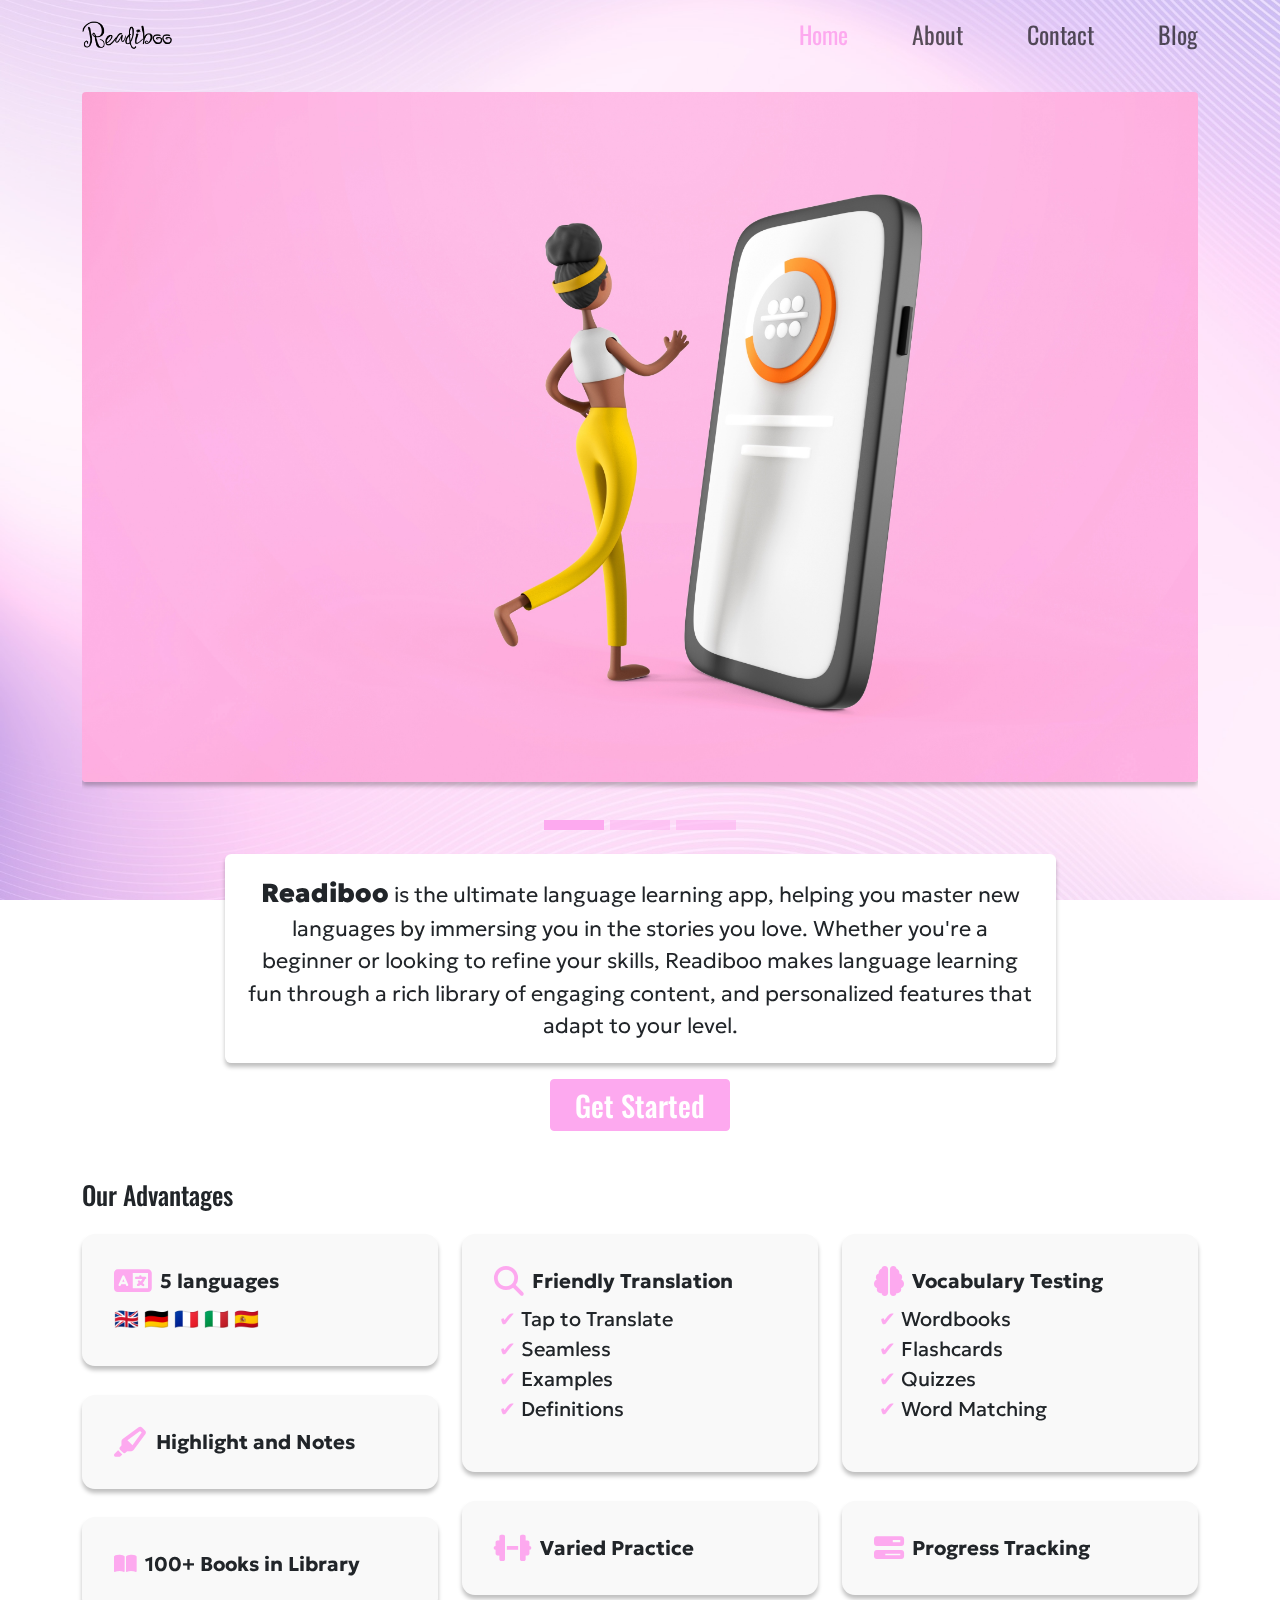
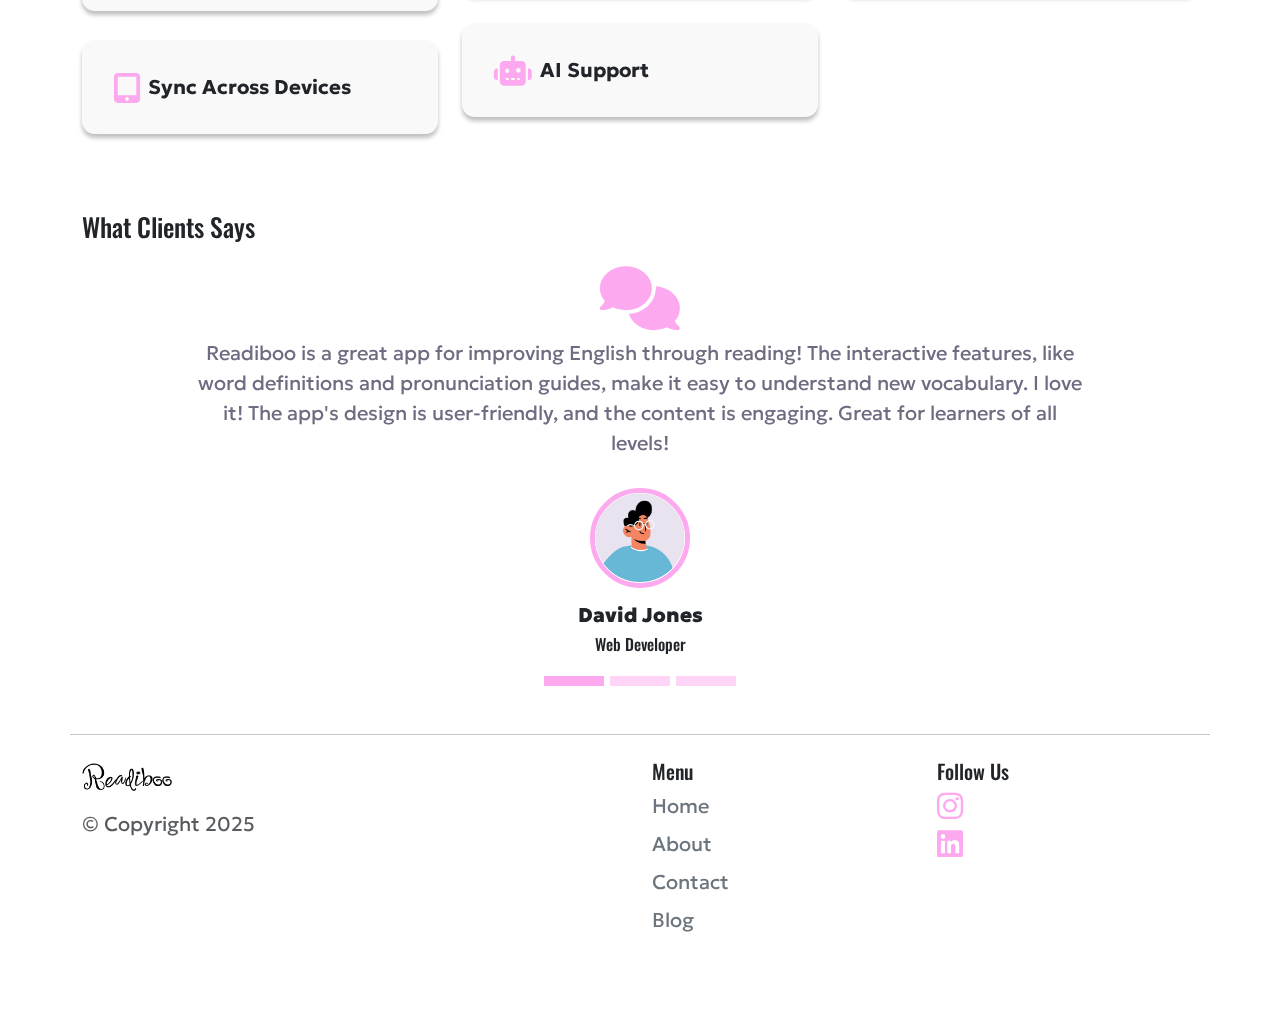
==== commit 0442f8e6: "Refactor navigation link classes for consistency; update styles in about, contact, and index pages f" ====
--- a/index.html
+++ b/index.html
@@ -429,17 +429,13 @@
           <h4>Menu</h4>
           <ul class="nav flex-column">
             <li class="nav-item mb-2">
-              <a href="index.html" class="nav-link p-0 text-body-secondary"
-                >Home</a
-              >
-            </li>
-            <li class="nav-item mb-2">
-              <a href="about.html" class="nav-link p-0 text-body-secondary"
-                >About</a
-              >
-            </li>
-            <li class="nav-item mb-2">
-              <a href="contact.html" class="nav-link p-0 text-body-secondary"
+              <a href="index.html" class="nav-link p-0 link-secondary">Home</a>
+            </li>
+            <li class="nav-item mb-2">
+              <a href="about.html" class="nav-link p-0 link-secondary">About</a>
+            </li>
+            <li class="nav-item mb-2">
+              <a href="contact.html" class="nav-link p-0 link-secondary"
                 >Contact</a
               >
             </li>
@@ -447,7 +443,7 @@
               <a
                 href="https://shermanecho.vercel.app/"
                 target="_blank"
-                class="nav-link p-0 text-body-secondary"
+                class="nav-link p-0 link-secondary"
                 >Blog</a
               >
             </li>
@@ -459,7 +455,6 @@
           <ul class="nav flex-column">
             <li class="nav-item mb-2">
               <a
-                class="text-body-secondary"
                 href="https://www.instagram.com/shermanliu2048/"
                 target="_blank"
                 aria-label="Instagram"
@@ -468,7 +463,6 @@
             </li>
             <li class="nav-item mb-2">
               <a
-                class="text-body-secondary"
                 href="https://learning.linkedin.com/"
                 target="_blank"
                 aria-label="Facebook"
--- a/css/main.css
+++ b/css/main.css
@@ -16,8 +16,6 @@
   --bs-btn-border-color: var(--bs-primary);
   --bs-btn-hover-bg: var(--bs-primary);
   --bs-btn-hover-border-color: var(--bs-primary);
-  --bs-btn-active-bg: var(--bs-secondary);
-  --bs-btn-active-border-color: var(--bs-primary);
 }
 
 body {
